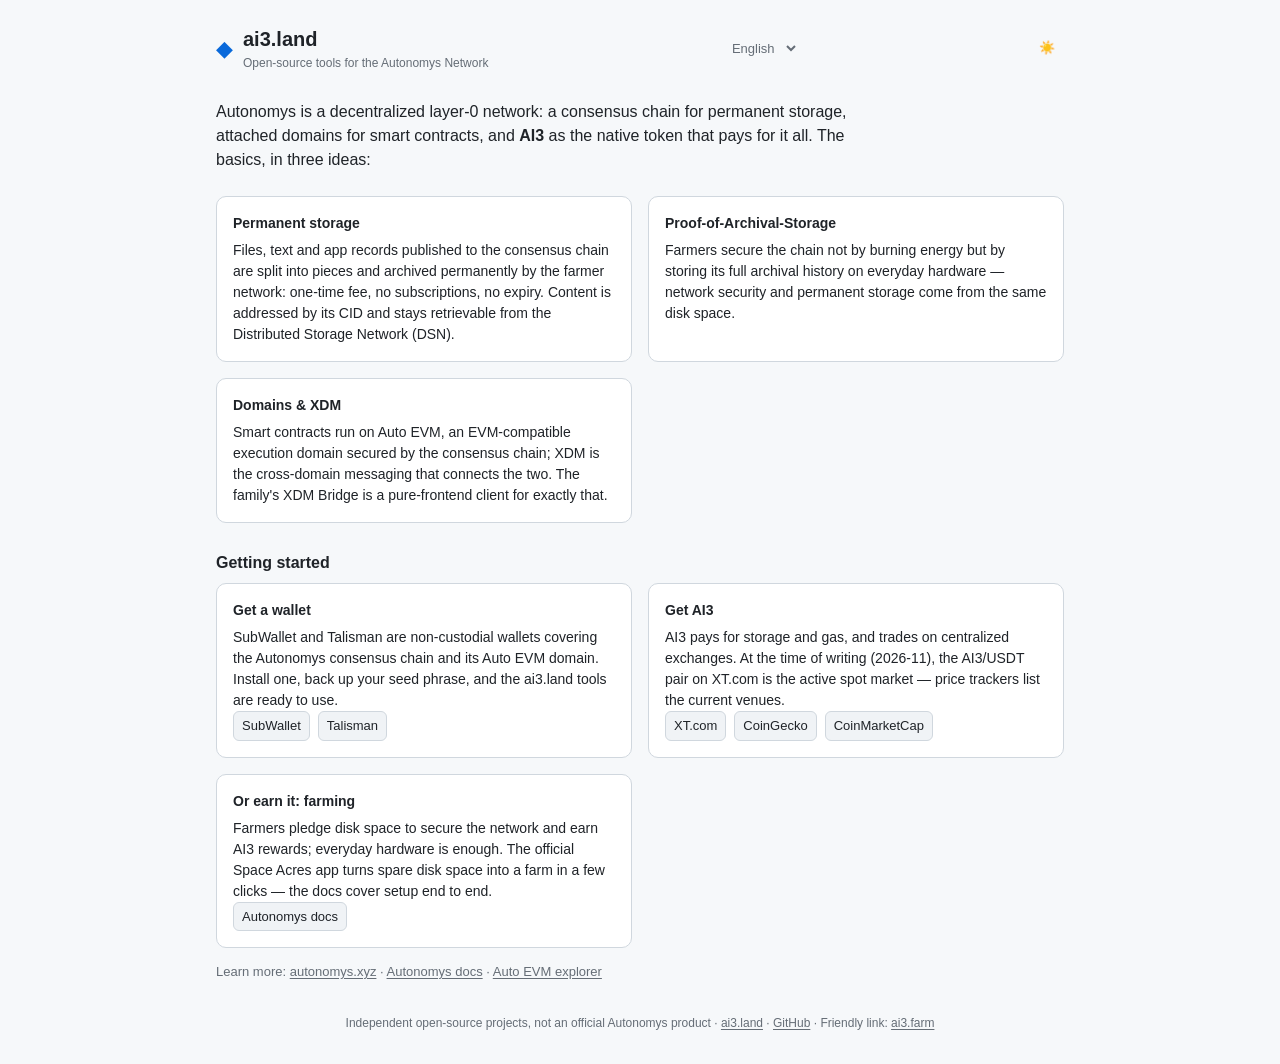
==== about.html @ 213d5409 "feat: add an About Autonomys page behind a homepage button The homepage stays a service index: it me" ====
<!doctype html>
<html lang="en">
  <head>
    <meta charset="UTF-8" />
    <meta name="viewport" content="width=device-width, initial-scale=1.0" />
    <meta name="color-scheme" content="dark light" />
    <title>About Autonomys (AI3) — ai3.land</title>
    <meta
      name="description"
      content="A short primer on the Autonomys Network: permanent on-chain storage, Proof-of-Archival-Storage, the AI3 token, Auto EVM and XDM — plus wallets (SubWallet, Talisman), where to get AI3, and farming resources."
    />
    <meta property="og:title" content="About Autonomys (AI3) — ai3.land" />
    <meta
      property="og:description"
      content="A short primer on the Autonomys Network — plus wallets, where to get AI3, and farming resources."
    />
    <link rel="icon" type="image/svg+xml" href="./favicon.svg" />
    <link rel="stylesheet" href="./styles.css" />
    <script>
      // Apply the saved (or system) theme before first paint to avoid a flash.
      (function () {
        var t = localStorage.getItem('theme');
        if (t !== 'dark' && t !== 'light') {
          t = window.matchMedia('(prefers-color-scheme: light)').matches ? 'light' : 'dark';
        }
        document.documentElement.dataset.theme = t;
      })();
    </script>
  </head>
  <body>
    <div class="page">
      <header class="app-header">
        <div class="brand">
          <span class="brand-mark">◆</span>
          <div>
            <h1><a class="brand-link" href="./">ai3.land</a></h1>
            <p class="tagline" data-i18n="tagline">Open-source tools for the Autonomys Network</p>
          </div>
        </div>
        <select id="lang-select" class="btn ghost small lang-select" aria-label="Language">
          <option value="en">English</option>
          <option value="zh">中文</option>
        </select>
        <button id="theme-toggle" class="btn ghost small" title="Toggle color scheme" aria-label="Toggle color scheme">🌙</button>
      </header>

      <main>
        <!-- External facts, with date-stamped sources:
             - Network: official docs (docs.autonomys.xyz), 2026-11 — Proof-of-Archival-Storage
               consensus, farmers storing archival history + the DSN, domains for smart contracts.
             - Official site: autonomys.xyz (per Autonomys's own properties, 2026-11).
             - Exchanges: per CoinGecko (coingecko.com/en/coins/autonomys-network) and CoinMarketCap
               (coinmarketcap.com/currencies/autonomys-network), 2026-11 — the AI3/USDT pair on
               XT.com is the only active spot market; re-check before relying on this.
             - Wallets: subwallet.app and talisman.xyz, 2026-11.
             - ai3.farm: friendly link in the footer — reciprocal, their community-tools
               directory lists our XDM Bridge (2026-11). Not a content link:
               in-content links stay service-related. -->
        <p class="intro" data-i18n="aLead">
          Autonomys is a decentralized layer-0 network: a consensus chain for permanent storage,
          attached domains for smart contracts, and <strong>AI3</strong> as the native token that
          pays for it all. The basics, in three ideas:
        </p>

        <section class="net">
          <div class="grid">
            <article class="card fact">
              <h3 data-i18n="net1Title">Permanent storage</h3>
              <p data-i18n="net1Desc">
                Files, text and app records published to the consensus chain are split into pieces and
                archived permanently by the farmer network: one-time fee, no subscriptions, no expiry.
                Content is addressed by its CID and stays retrievable from the Distributed Storage
                Network (DSN).
              </p>
            </article>
            <article class="card fact">
              <h3 data-i18n="net2Title">Proof-of-Archival-Storage</h3>
              <p data-i18n="net2Desc">
                Farmers secure the chain not by burning energy but by storing its full archival history
                on everyday hardware — network security and permanent storage come from the same disk
                space.
              </p>
            </article>
            <article class="card fact">
              <h3 data-i18n="net3Title">Domains &amp; XDM</h3>
              <p data-i18n="net3Desc">
                Smart contracts run on Auto EVM, an EVM-compatible execution domain secured by the
                consensus chain; XDM is the cross-domain messaging that connects the two. The
                family's XDM Bridge is a pure-frontend client for exactly that.
              </p>
            </article>
          </div>
        </section>

        <section class="net gs">
          <h2 data-i18n="gsTitle">Getting started</h2>
          <div class="grid">
            <article class="card fact">
              <h3 data-i18n="gs1Title">Get a wallet</h3>
              <p data-i18n="gs1Desc">
                SubWallet and Talisman are non-custodial wallets covering the Autonomys consensus
                chain and its Auto EVM domain. Install one, back up your seed phrase, and the
                ai3.land tools are ready to use.
              </p>
              <div class="actions">
                <a class="btn small" href="https://www.subwallet.app/" target="_blank" rel="noreferrer noopener">SubWallet</a>
                <a class="btn small" href="https://talisman.xyz/" target="_blank" rel="noreferrer noopener">Talisman</a>
              </div>
            </article>
            <article class="card fact">
              <h3 data-i18n="gs2Title">Get AI3</h3>
              <p data-i18n="gs2Desc">
                AI3 pays for storage and gas, and trades on centralized exchanges. At the time of
                writing (2026-11), the AI3/USDT pair on XT.com is the active spot market — price
                trackers list the current venues.
              </p>
              <div class="actions">
                <a class="btn small" href="https://www.xt.com/" target="_blank" rel="noreferrer noopener">XT.com</a>
                <a class="btn small" href="https://www.coingecko.com/en/coins/autonomys-network" target="_blank" rel="noreferrer noopener">CoinGecko</a>
                <a class="btn small" href="https://coinmarketcap.com/currencies/autonomys-network/" target="_blank" rel="noreferrer noopener">CoinMarketCap</a>
              </div>
            </article>
            <article class="card fact">
              <h3 data-i18n="gs3Title">Or earn it: farming</h3>
              <p data-i18n="gs3Desc">
                Farmers pledge disk space to secure the network and earn AI3 rewards; everyday
                hardware is enough. The official Space Acres app turns spare disk space into a
                farm in a few clicks — the docs cover setup end to end.
              </p>
              <div class="actions">
                <a class="btn small" href="https://docs.autonomys.xyz/" target="_blank" rel="noreferrer noopener" data-i18n="gs3Docs">Autonomys docs</a>
              </div>
            </article>
          </div>
        </section>

        <p class="net-links muted">
          <span data-i18n="moreLabel">Learn more:</span>
          <a href="https://autonomys.xyz/" target="_blank" rel="noreferrer noopener">autonomys.xyz</a> ·
          <a href="https://docs.autonomys.xyz/" target="_blank" rel="noreferrer noopener">Autonomys docs</a> ·
          <a href="https://explorer.auto-evm.mainnet.autonomys.xyz" target="_blank" rel="noreferrer noopener">Auto EVM explorer</a>
        </p>
      </main>

      <footer class="app-footer muted">
        <span data-i18n="footer">Independent open-source projects, not an official Autonomys product ·</span>
        <a href="./">ai3.land</a>
        ·
        <a href="https://github.com/tgarm" target="_blank" rel="noreferrer noopener">GitHub</a>
        <!-- Friendly link, reciprocal: ai3.farm's community-tools directory lists our XDM Bridge (2026-11). -->
        ·
        <span data-i18n="friendLink">Friendly link:</span>
        <a href="https://ai3.farm/" target="_blank" rel="noreferrer noopener">ai3.farm</a>
      </footer>
    </div>
    <script>
      // i18n (same locale rules as the family's React apps): saved value →
      // browser language → 'en'. Zero-build: an inline dictionary drives all
      // [data-i18n] elements; <html lang>, <title> and meta descriptions follow.
      (function () {
        var META = {
          en: {
            title: 'About Autonomys (AI3) — ai3.land',
            desc: 'A short primer on the Autonomys Network: permanent on-chain storage, Proof-of-Archival-Storage, the AI3 token, Auto EVM and XDM — plus wallets (SubWallet, Talisman), where to get AI3, and farming resources.',
            ogTitle: 'About Autonomys (AI3) — ai3.land',
            ogDesc: 'A short primer on the Autonomys Network — plus wallets, where to get AI3, and farming resources.',
          },
          zh: {
            title: '关于 Autonomys（AI3）— ai3.land',
            desc: 'Autonomys 网络简明入门：链上永久存储、Proof-of-Archival-Storage 共识、AI3 代币、Auto EVM 与 XDM —— 附钱包（SubWallet、Talisman）、AI3 获取途径与 farming 资源。',
            ogTitle: '关于 Autonomys（AI3）— ai3.land',
            ogDesc: 'Autonomys 网络简明入门 —— 附钱包、AI3 获取途径与 farming 资源。',
          },
        };
        var STR = {
          en: {
            tagline: 'Open-source tools for the Autonomys Network',
            aLead: 'Autonomys is a decentralized layer-0 network: a consensus chain for permanent storage, attached domains for smart contracts, and <strong>AI3</strong> as the native token that pays for it all. The basics, in three ideas:',
            net1Title: 'Permanent storage',
            net1Desc: 'Files, text and app records published to the consensus chain are split into pieces and archived permanently by the farmer network: one-time fee, no subscriptions, no expiry. Content is addressed by its CID and stays retrievable from the Distributed Storage Network (DSN).',
            net2Title: 'Proof-of-Archival-Storage',
            net2Desc: 'Farmers secure the chain not by burning energy but by storing its full archival history on everyday hardware — network security and permanent storage come from the same disk space.',
            net3Title: 'Domains &amp; XDM',
            net3Desc: 'Smart contracts run on Auto EVM, an EVM-compatible execution domain secured by the consensus chain; XDM is the cross-domain messaging that connects the two. The family\'s XDM Bridge is a pure-frontend client for exactly that.',
            gsTitle: 'Getting started',
            gs1Title: 'Get a wallet',
            gs1Desc: 'SubWallet and Talisman are non-custodial wallets covering the Autonomys consensus chain and its Auto EVM domain. Install one, back up your seed phrase, and the ai3.land tools are ready to use.',
            gs2Title: 'Get AI3',
            gs2Desc: 'AI3 pays for storage and gas, and trades on centralized exchanges. At the time of writing (2026-11), the AI3/USDT pair on XT.com is the active spot market — price trackers list the current venues.',
            gs3Title: 'Or earn it: farming',
            gs3Desc: 'Farmers pledge disk space to secure the network and earn AI3 rewards; everyday hardware is enough. The official Space Acres app turns spare disk space into a farm in a few clicks — the docs cover setup end to end.',
            gs3Docs: 'Autonomys docs',
            moreLabel: 'Learn more:',
            footer: 'Independent open-source projects, not an official Autonomys product ·',
            friendLink: 'Friendly link:',
            themeTitle: 'Toggle color scheme',
          },
          zh: {
            tagline: 'Autonomys 网络的开源工具',
            aLead: 'Autonomys 是一个去中心化的 layer-0 网络：共识链负责永久存储，附属域运行智能合约，<strong>AI3</strong> 是支付这一切的原生代币。三个基本概念，快速认识它：',
            net1Title: '永久存储',
            net1Desc: '发布到共识链的文件、文本与应用记录会被切分归档，由 farmer 网络永久存储：一次性付费，无订阅、不过期。内容以 CID 寻址，可随时从分布式存储网络（DSN）取回。',
            net2Title: 'PoAS 共识（Proof-of-Archival-Storage）',
            net2Desc: 'farmer 不是靠消耗算力，而是用普通硬件存储链的完整归档历史来保护网络安全 —— 安全性与永久存储来自同一份磁盘空间。',
            net3Title: '域与 XDM',
            net3Desc: '智能合约运行在受共识链保护的 Auto EVM 域上；XDM 是连接两者的跨域消息协议 —— 家族里的 XDM 跨域桥就是它的纯前端客户端。',
            gsTitle: '开始使用',
            gs1Title: '获取钱包',
            gs1Desc: 'SubWallet 与 Talisman 是支持 Autonomys 共识链及 Auto EVM 域的非托管钱包。装好一个、备份好助记词，即可使用 ai3.land 家族的工具。',
            gs2Title: '获取 AI3',
            gs2Desc: 'AI3 用于支付存储与 gas，在中心化交易所交易。截至撰稿时（2026-11），XT.com 的 AI3/USDT 是活跃的现货市场 —— 最新市场列表见行情追踪站。',
            gs3Title: '或者「挖」它：farming',
            gs3Desc: 'farmer 贡献硬盘空间保护网络安全并获得 AI3 奖励，普通硬件即可参与。官方应用 Space Acres 几步就能把闲置硬盘变成 farm，具体流程见文档。',
            gs3Docs: 'Autonomys 文档',
            moreLabel: '了解更多：',
            footer: '独立开源项目，非 Autonomys 官方产品 ·',
            friendLink: '友情链接：',
            themeTitle: '切换配色方案',
          },
        };
        var LOCALES = ['en', 'zh'];

        function detect() {
          try {
            var saved = localStorage.getItem('locale');
            if (saved && LOCALES.indexOf(saved) !== -1) return saved;
          } catch (e) {}
          var candidates = [navigator.language].concat(navigator.languages || []);
          for (var i = 0; i < candidates.length; i++) {
            var base = candidates[i] && candidates[i].split('-')[0];
            if (base && LOCALES.indexOf(base) !== -1) return base;
          }
          return 'en';
        }

        var lang = detect();
        var select = document.getElementById('lang-select');
        var themeBtn = document.getElementById('theme-toggle');

        function apply() {
          document.documentElement.lang = lang === 'zh' ? 'zh-CN' : 'en';
          var m = META[lang];
          document.title = m.title;
          var metaDesc = document.querySelector('meta[name="description"]');
          if (metaDesc) metaDesc.setAttribute('content', m.desc);
          var ogTitle = document.querySelector('meta[property="og:title"]');
          if (ogTitle) ogTitle.setAttribute('content', m.ogTitle);
          var ogDesc = document.querySelector('meta[property="og:description"]');
          if (ogDesc) ogDesc.setAttribute('content', m.ogDesc);
          var dict = STR[lang];
          var els = document.querySelectorAll('[data-i18n]');
          for (var i = 0; i < els.length; i++) {
            var v = dict[els[i].getAttribute('data-i18n')];
            if (v != null) els[i].innerHTML = v; // trusted static strings from this file
          }
          themeBtn.title = dict.themeTitle;
          themeBtn.setAttribute('aria-label', dict.themeTitle);
          select.value = lang;
        }

        select.addEventListener('change', function () {
          lang = select.value;
          try {
            localStorage.setItem('locale', lang);
          } catch (e) {}
          apply();
        });

        apply();
      })();
    </script>
    <script>
      (function () {
        var btn = document.getElementById('theme-toggle');
        function render() {
          btn.textContent = document.documentElement.dataset.theme === 'dark' ? '🌙' : '☀️';
        }
        btn.addEventListener('click', function () {
          var next = document.documentElement.dataset.theme === 'dark' ? 'light' : 'dark';
          document.documentElement.dataset.theme = next;
          localStorage.setItem('theme', next);
          render();
        });
        render();
      })();
    </script>
  </body>
</html>
---- styles.css ----
/*
 * ai3.land — dual-theme landing page.
 * Tokens shared across the tool family (dark = GitHub Dark, light = GitHub Light);
 * dark is the default, light applies via html[data-theme='light'].
 * Keep this block identical (names + values) across the family stylesheets:
 * ai3.land, PermaDrive (frontend/src/styles.css), ai3-xdm-bridge (src/styles.css).
 */
:root {
  color-scheme: dark;
  --bg: #0e1116;
  --surface: #161b22;
  --surface-2: #1d232c;
  --border: #2b333e;
  --text: #e6edf3;
  --muted: #8b949e;
  --accent: #4f9cf7;
  --ok: #3fb950;
  --warn: #d29922;
  --danger: #f85149;
  /* Chain identity colors: consensus chain = teal (storage side),
     EVM domain = purple (payments/gas side). */
  --chain-consensus: #2dd4bf;
  --chain-evm: #a78bfa;
  font-family: -apple-system, 'PingFang SC', 'Segoe UI', Roboto, sans-serif;
}
:root[data-theme='light'] {
  color-scheme: light;
  --bg: #f6f8fa;
  --surface: #ffffff;
  --surface-2: #f0f3f6;
  --border: #d0d7de;
  --text: #1f2328;
  --muted: #656d76;
  --accent: #0969da;
  --ok: #1a7f37;
  --warn: #9a6700;
  --danger: #cf222e;
  --chain-consensus: #0f766e;
  --chain-evm: #6d28d9;
}

* {
  box-sizing: border-box;
}
body {
  margin: 0;
  background: var(--bg);
  color: var(--text);
  font: 14px/1.5 -apple-system, 'PingFang SC', 'Segoe UI', Roboto, sans-serif;
}
.page {
  max-width: 880px;
  margin: 0 auto;
  padding: 20px 16px 32px;
}
.muted {
  color: var(--muted);
}

.app-header {
  display: flex;
  align-items: center;
  justify-content: space-between;
  gap: 12px;
  padding: 4px 0 20px;
}
.brand {
  display: flex;
  align-items: center;
  gap: 10px;
}
.brand-mark {
  color: var(--accent);
  font-size: 22px;
}
.brand h1 {
  margin: 0;
  font-size: 20px;
}
.tagline {
  margin: 0;
  font-size: 12px;
  color: var(--muted);
}

.intro {
  font-size: 16px;
  max-width: 660px;
  margin: 8px 0 24px;
}

/* Network primer (about.html) + its homepage entry button */
.net-cta {
  margin: 0 0 28px;
}
.net > h2 {
  margin: 0 0 8px;
  font-size: 16px;
}
.net.gs {
  margin-top: 28px;
}
.brand-link {
  color: inherit;
  text-decoration: none;
}
.brand-link:hover {
  color: var(--accent);
}
.fact h3 {
  margin: 0 0 6px;
  font-size: 14px;
}
.fact p {
  margin: 0;
}
.net-links {
  margin: 14px 0 28px;
  font-size: 13px;
}
.net-links a {
  color: inherit;
  text-decoration: underline;
  text-underline-offset: 2px;
}
.net-links a:hover {
  color: var(--text);
}

.grid {
  display: grid;
  grid-template-columns: repeat(auto-fit, minmax(320px, 1fr));
  gap: 16px;
}
.card {
  background: var(--surface);
  border: 1px solid var(--border);
  border-radius: 10px;
  padding: 16px;
}
.card h2 {
  margin: 0 0 8px;
  font-size: 16px;
}
.tool-desc {
  margin: 0 0 10px;
}
.tool-meta {
  margin: 0 0 14px;
  font-size: 12px;
}
.actions {
  display: flex;
  gap: 8px;
  flex-wrap: wrap;
}

.btn {
  display: inline-block;
  padding: 6px 14px;
  border-radius: 6px;
  border: 1px solid var(--border);
  background: var(--surface-2);
  color: var(--text);
  font-size: 14px;
  font-family: inherit;
  line-height: 1.5;
  cursor: pointer;
  text-align: center;
  text-decoration: none;
}
.btn:hover {
  border-color: var(--muted);
  text-decoration: none;
}
.btn.primary {
  background: var(--accent);
  border-color: var(--accent);
  color: #fff;
}
.btn.primary:hover {
  opacity: 0.92;
}
.btn.ghost {
  background: transparent;
  border-color: transparent;
  color: var(--muted);
}
.btn.ghost:hover {
  color: var(--text);
}
.btn.small {
  padding: 4px 8px;
  font-size: 13px;
}

/* Language select sits next to the theme toggle in the header */
.lang-select {
  flex-shrink: 0;
  width: auto;
  cursor: pointer;
}

.more {
  margin: 20px 0 0;
  font-size: 13px;
}
.app-footer {
  margin-top: 32px;
  font-size: 12px;
  text-align: center;
}
.app-footer a {
  color: inherit;
  text-decoration: underline;
  text-underline-offset: 2px;
}
.app-footer a:hover {
  color: var(--text);
}
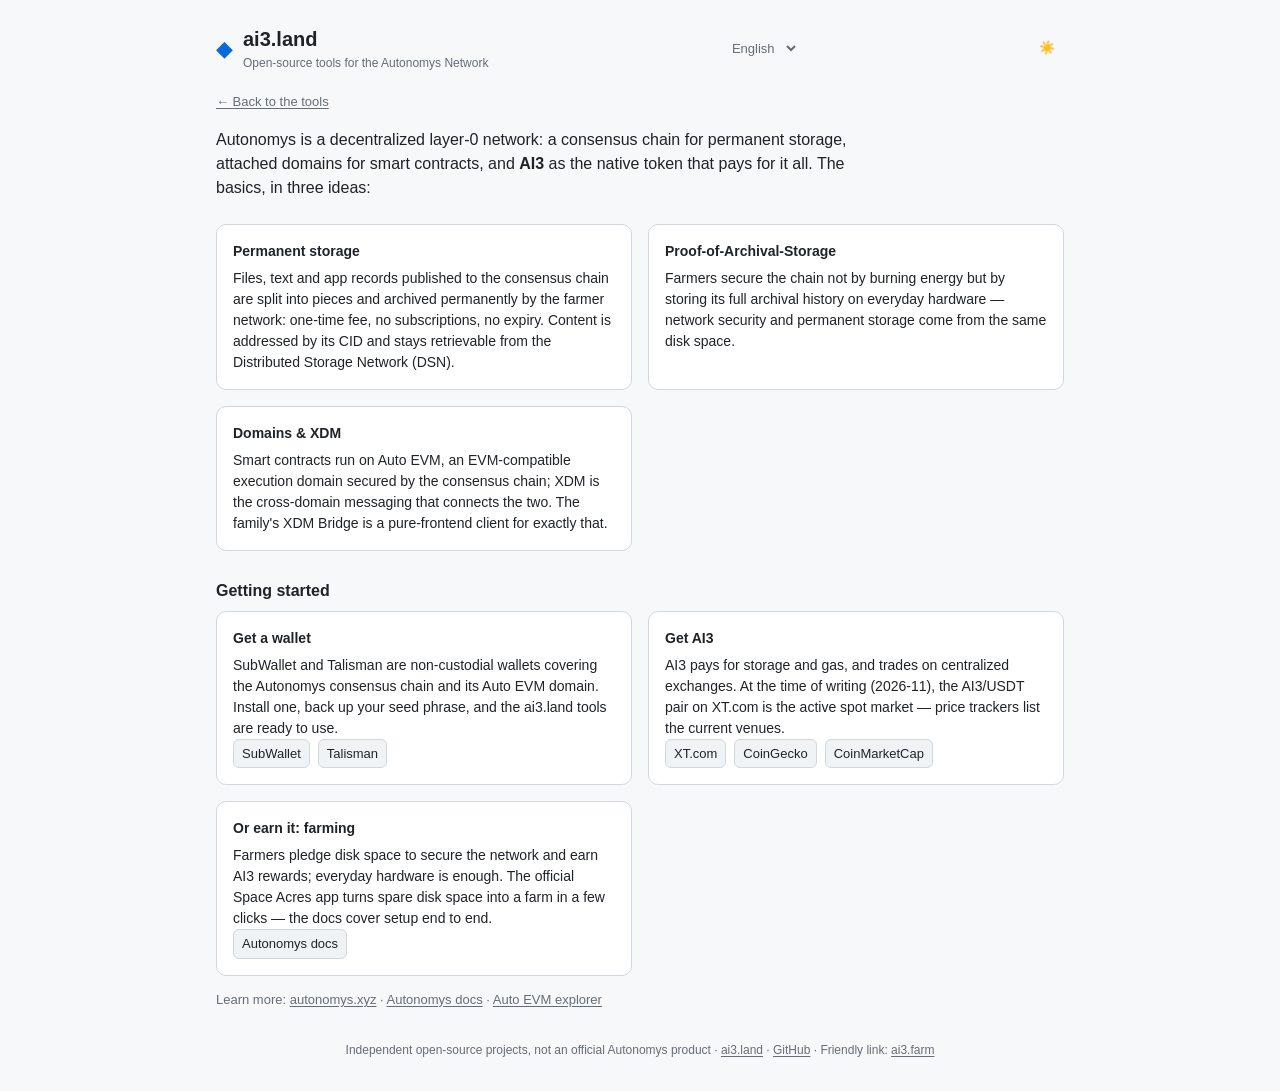
==== commit 64ad44f6: "feat(about): add an explicit back-to-tools link The header brand link and the footer link home were " ====
--- a/about.html
+++ b/about.html
@@ -45,6 +45,8 @@
       </header>
 
       <main>
+        <p class="back-link muted"><a href="./" data-i18n="backHome">← Back to the tools</a></p>
+
         <!-- External facts, with date-stamped sources:
              - Network: official docs (docs.autonomys.xyz), 2026-11 — Proof-of-Archival-Storage
                consensus, farmers storing archival history + the DSN, domains for smart contracts.
@@ -175,6 +177,7 @@
         var STR = {
           en: {
             tagline: 'Open-source tools for the Autonomys Network',
+            backHome: '← Back to the tools',
             aLead: 'Autonomys is a decentralized layer-0 network: a consensus chain for permanent storage, attached domains for smart contracts, and <strong>AI3</strong> as the native token that pays for it all. The basics, in three ideas:',
             net1Title: 'Permanent storage',
             net1Desc: 'Files, text and app records published to the consensus chain are split into pieces and archived permanently by the farmer network: one-time fee, no subscriptions, no expiry. Content is addressed by its CID and stays retrievable from the Distributed Storage Network (DSN).',
@@ -197,6 +200,7 @@
           },
           zh: {
             tagline: 'Autonomys 网络的开源工具',
+            backHome: '← 返回工具页',
             aLead: 'Autonomys 是一个去中心化的 layer-0 网络：共识链负责永久存储，附属域运行智能合约，<strong>AI3</strong> 是支付这一切的原生代币。三个基本概念，快速认识它：',
             net1Title: '永久存储',
             net1Desc: '发布到共识链的文件、文本与应用记录会被切分归档，由 farmer 网络永久存储：一次性付费，无订阅、不过期。内容以 CID 寻址，可随时从分布式存储网络（DSN）取回。',
--- a/styles.css
+++ b/styles.css
@@ -107,6 +107,18 @@
 .brand-link:hover {
   color: var(--accent);
 }
+.back-link {
+  margin: 0 0 16px;
+  font-size: 13px;
+}
+.back-link a {
+  color: inherit;
+  text-decoration: underline;
+  text-underline-offset: 2px;
+}
+.back-link a:hover {
+  color: var(--text);
+}
 .fact h3 {
   margin: 0 0 6px;
   font-size: 14px;
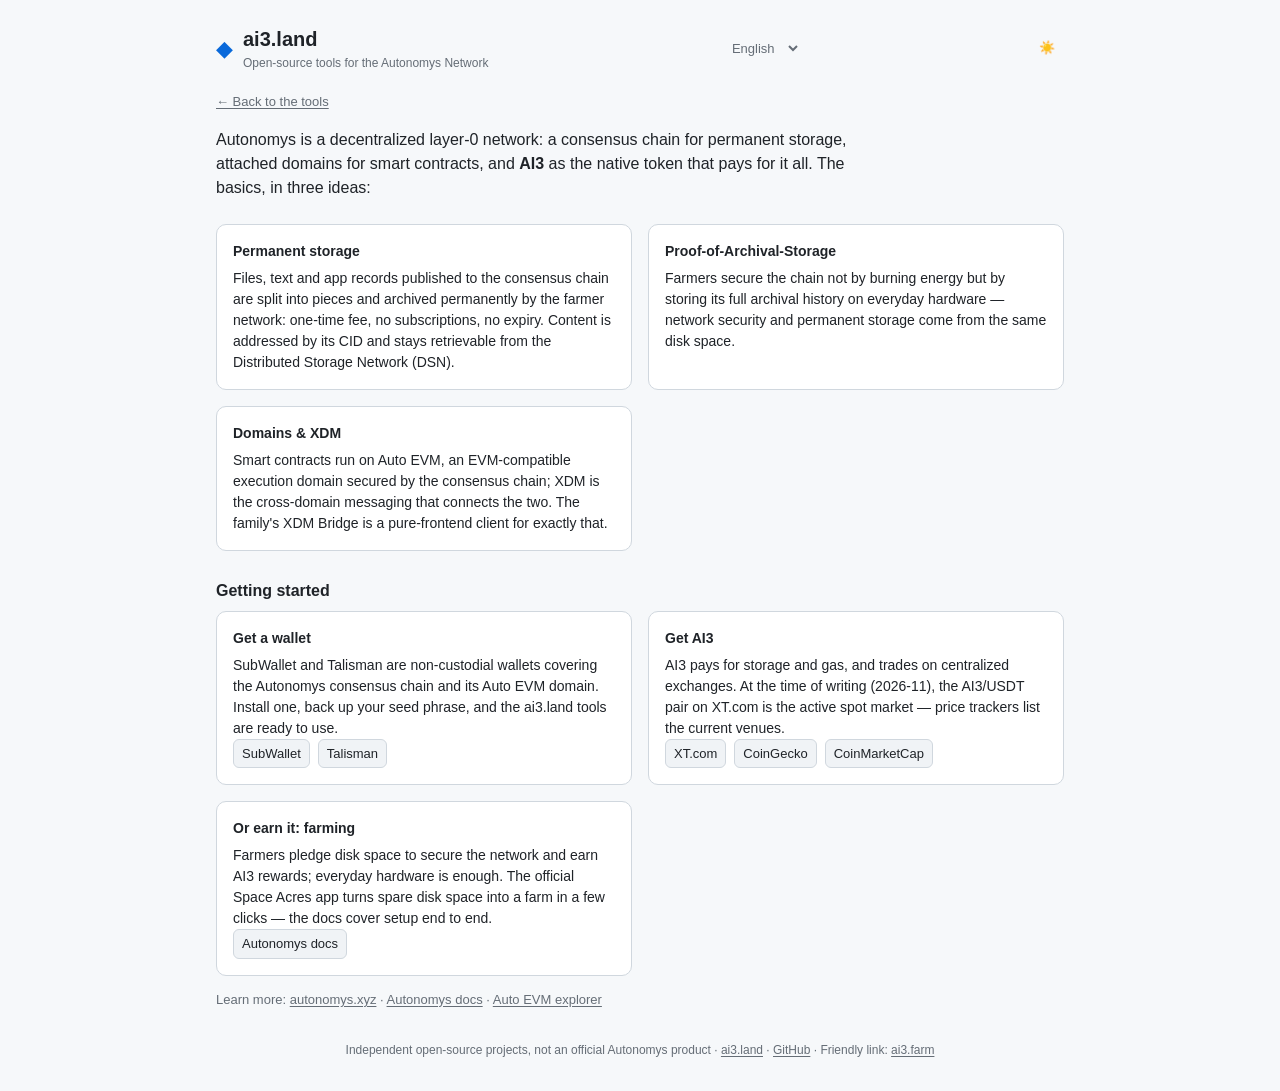
==== commit b12509d7: "feat: add German and Spanish, matching the family language set PermaDrive ships en/zh plus a de/es s" ====
--- a/about.html
+++ b/about.html
@@ -40,6 +40,8 @@
         <select id="lang-select" class="btn ghost small lang-select" aria-label="Language">
           <option value="en">English</option>
           <option value="zh">中文</option>
+          <option value="de">Deutsch</option>
+          <option value="es">Español</option>
         </select>
         <button id="theme-toggle" class="btn ghost small" title="Toggle color scheme" aria-label="Toggle color scheme">🌙</button>
       </header>
@@ -172,6 +174,18 @@
             desc: 'Autonomys 网络简明入门：链上永久存储、Proof-of-Archival-Storage 共识、AI3 代币、Auto EVM 与 XDM —— 附钱包（SubWallet、Talisman）、AI3 获取途径与 farming 资源。',
             ogTitle: '关于 Autonomys（AI3）— ai3.land',
             ogDesc: 'Autonomys 网络简明入门 —— 附钱包、AI3 获取途径与 farming 资源。',
+          },
+          de: {
+            title: 'Über Autonomys (AI3) — ai3.land',
+            desc: 'Eine kurze Einführung in das Autonomys-Netzwerk: permanente On-chain-Speicherung, Proof-of-Archival-Storage, der AI3-Token, Auto EVM und XDM — dazu Wallets (SubWallet, Talisman), Bezugsquellen für AI3 und Farming-Ressourcen.',
+            ogTitle: 'Über Autonomys (AI3) — ai3.land',
+            ogDesc: 'Eine kurze Einführung in das Autonomys-Netzwerk — dazu Wallets, Bezugsquellen für AI3 und Farming-Ressourcen.',
+          },
+          es: {
+            title: 'Sobre Autonomys (AI3) — ai3.land',
+            desc: 'Una breve introducción a la red Autonomys: almacenamiento permanente on-chain, Proof-of-Archival-Storage, el token AI3, Auto EVM y XDM — además de carteras (SubWallet, Talisman), dónde conseguir AI3 y recursos de farming.',
+            ogTitle: 'Sobre Autonomys (AI3) — ai3.land',
+            ogDesc: 'Una breve introducción a la red Autonomys — además de carteras, dónde conseguir AI3 y recursos de farming.',
           },
         };
         var STR = {
@@ -221,8 +235,54 @@
             friendLink: '友情链接：',
             themeTitle: '切换配色方案',
           },
+          de: {
+            tagline: 'Open-Source-Werkzeuge für das Autonomys-Netzwerk',
+            backHome: '← Zurück zu den Werkzeugen',
+            aLead: 'Autonomys ist ein dezentrales Layer-0-Netzwerk: eine Consensus-Kette für permanente Speicherung, angegliederte Domänen für Smart Contracts und <strong>AI3</strong> als nativer Token, der das alles bezahlt. Die Grundlagen in drei Ideen:',
+            net1Title: 'Permanente Speicherung',
+            net1Desc: 'Dateien, Texte und Anwendungsdaten, die an die Consensus-Kette veröffentlicht werden, werden in Stücke zerlegt und vom Farmer-Netzwerk dauerhaft archiviert: einmalige Gebühr, keine Abos, kein Ablauf. Inhalte werden über ihre CID adressiert und bleiben im Distributed Storage Network (DSN) abrufbar.',
+            net2Title: 'Proof-of-Archival-Storage',
+            net2Desc: 'Farmer sichern die Kette nicht durch Energieverbrauch, sondern indem sie ihre vollständige Archivgeschichte auf gewöhnlicher Hardware speichern — Netzwerksicherheit und permanente Speicherung kommen vom selben Speicherplatz.',
+            net3Title: 'Domänen &amp; XDM',
+            net3Desc: 'Smart Contracts laufen auf Auto EVM, einer EVM-kompativen Ausführungsdomäne, die von der Consensus-Kette gesichert wird; XDM ist das domänenübergreifende Messaging, das beide verbindet. Die XDM Bridge der Familie ist ein reiner Frontend-Client dafür.',
+            gsTitle: 'Einstieg',
+            gs1Title: 'Wallet besorgen',
+            gs1Desc: 'SubWallet und Talisman sind nicht-verwahrende Wallets, die die Autonomys-Consensus-Kette und ihre Auto-EVM-Domäne abdecken. Installieren Sie eine, sichern Sie Ihre Seed-Phrase und die ai3.land-Werkzeuge sind einsatzbereit.',
+            gs2Title: 'AI3 besorgen',
+            gs2Desc: 'AI3 bezahlt Speicherung und Gas und wird an zentralen Börsen gehandelt. Zum Zeitpunkt der Erstellung (2026-11) ist das Paar AI3/USDT auf XT.com der aktive Spot-Markt — Preis-Tracker listen die aktuellen Handelsplätze.',
+            gs3Title: 'Oder verdienen: Farming',
+            gs3Desc: 'Farmer stellen Speicherplatz bereit, um das Netzwerk zu sichern, und verdienen AI3-Belohnungen; gewöhnliche Hardware genügt. Die offizielle App Space Acres macht mit wenigen Klicks aus freiem Speicherplatz eine Farm — die Dokumentation deckt die Einrichtung vollständig ab.',
+            gs3Docs: 'Autonomys-Dokumentation',
+            moreLabel: 'Mehr erfahren:',
+            footer: 'Unabhängige Open-Source-Projekte, kein offizielles Autonomys-Produkt ·',
+            friendLink: 'Partnerseite:',
+            themeTitle: 'Farbschema wechseln',
+          },
+          es: {
+            tagline: 'Herramientas de código abierto para la red Autonomys',
+            backHome: '← Volver a las herramientas',
+            aLead: 'Autonomys es una red layer-0 descentralizada: una cadena de consenso para el almacenamiento permanente, dominios adjuntos para contratos inteligentes y <strong>AI3</strong> como token nativo que lo paga todo. Los básicos, en tres ideas:',
+            net1Title: 'Almacenamiento permanente',
+            net1Desc: 'Los archivos, textos y registros de aplicaciones publicados en la cadena de consenso se dividen en piezas y la red de farmers los archiva permanentemente: pago único, sin suscripciones, sin caducidad. El contenido se direcciona por su CID y sigue siendo recuperable de la Distributed Storage Network (DSN).',
+            net2Title: 'Proof-of-Archival-Storage',
+            net2Desc: 'Los farmers aseguran la cadena no quemando energía, sino almacenando su historia completa de archivo en hardware cotidiana — la seguridad de la red y el almacenamiento permanente provienen del mismo espacio en disco.',
+            net3Title: 'Dominios y XDM',
+            net3Desc: 'Los contratos inteligentes se ejecutan en Auto EVM, un dominio de ejecución compatible con EVM asegurado por la cadena de consenso; XDM es la mensajería interdominio que conecta ambos. La XDM Bridge de la familia es un cliente de frontend puro para exactamente eso.',
+            gsTitle: 'Para empezar',
+            gs1Title: 'Consiga una cartera',
+            gs1Desc: 'SubWallet y Talisman son carteras sin custodia que cubren la cadena de consenso de Autonomys y su dominio Auto EVM. Instale una, respalde su frase semilla y las herramientas de ai3.land están listas para usar.',
+            gs2Title: 'Consiga AI3',
+            gs2Desc: 'AI3 paga el almacenamiento y el gas, y se negocia en exchanges centralizados. En el momento de escribir esto (2026-11), el par AI3/USDT en XT.com es el mercado spot activo — los rastreadores de precios listan los mercados actuales.',
+            gs3Title: 'O gánelo: farming',
+            gs3Desc: 'Los farmers aportan espacio en disco para asegurar la red y ganan recompensas en AI3; basta hardware cotidiano. La aplicación oficial Space Acres convierte espacio libre en una granja en unos clics — la documentación cubre la configuración de principio a fin.',
+            gs3Docs: 'Documentación de Autonomys',
+            moreLabel: 'Saber más:',
+            footer: 'Proyectos de código abierto independientes, no son un producto oficial de Autonomys ·',
+            friendLink: 'Web amiga:',
+            themeTitle: 'Cambiar esquema de colores',
+          },
         };
-        var LOCALES = ['en', 'zh'];
+        var LOCALES = ['en', 'zh', 'de', 'es'];
 
         function detect() {
           try {
@@ -242,7 +302,7 @@
         var themeBtn = document.getElementById('theme-toggle');
 
         function apply() {
-          document.documentElement.lang = lang === 'zh' ? 'zh-CN' : 'en';
+          document.documentElement.lang = { en: 'en', zh: 'zh-CN', de: 'de', es: 'es' }[lang];
           var m = META[lang];
           document.title = m.title;
           var metaDesc = document.querySelector('meta[name="description"]');
